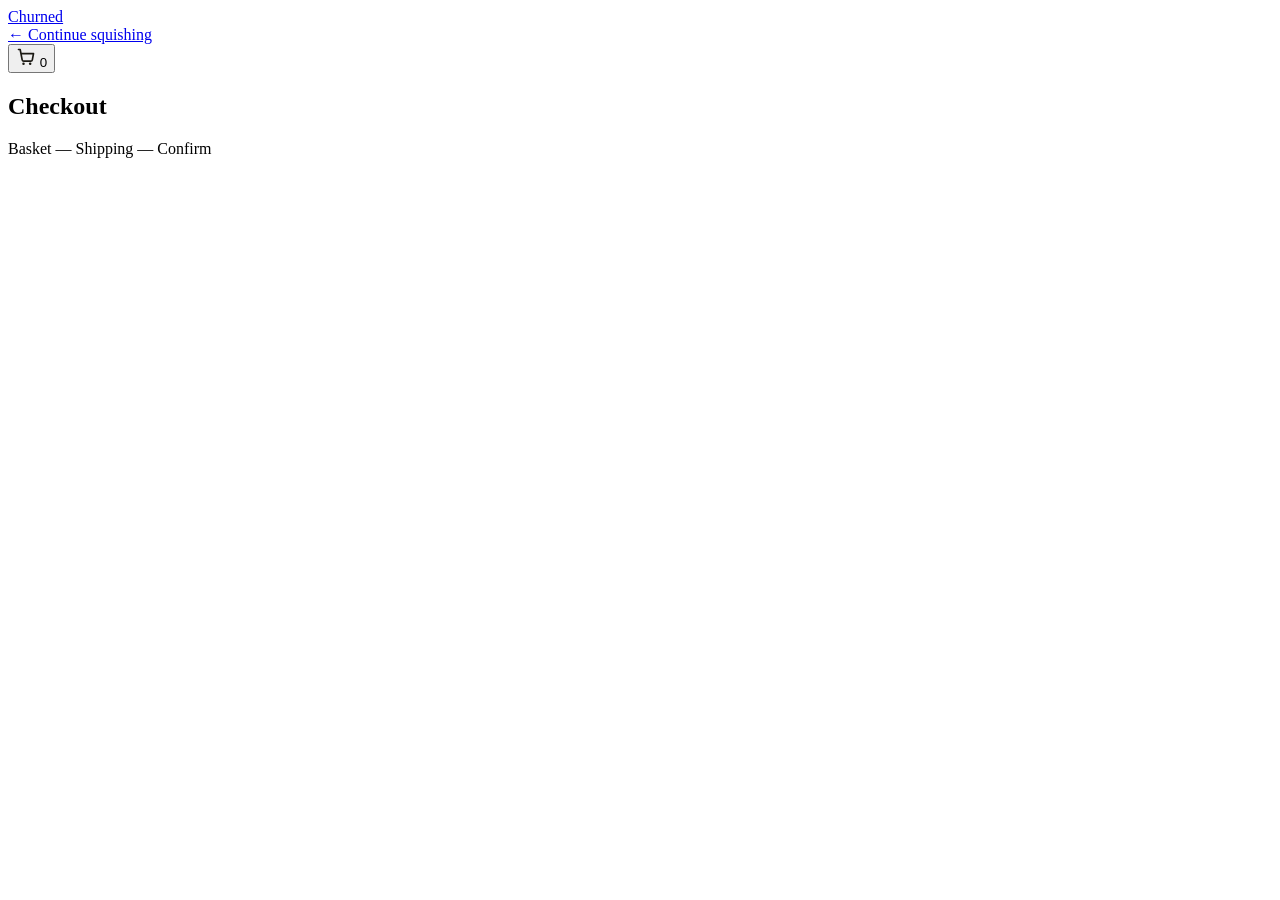
==== checkout.html @ 6d836076 "Create checkout.html" ====
<!DOCTYPE html>
<html lang="en">
<head>
<meta charset="UTF-8">
<meta name="viewport" content="width=device-width, initial-scale=1.0">
<title>Checkout — Churned</title>
<link rel="preconnect" href="https://fonts.googleapis.com">
<link href="https://fonts.googleapis.com/css2?family=Baloo+2:wght@500;600;700;800&family=Inter:wght@400;500;600;700&family=JetBrains+Mono:wght@500;600&display=swap" rel="stylesheet">
<link rel="stylesheet" href="styles.css">
</head>
<body>

<header>
  <nav class="wrap">
    <a href="index.html" class="logo"><span class="dot"></span>Churned</a>
    <div class="nav-links">
      <a href="index.html#buy">← Continue squishing</a>
    </div>
    <div class="nav-right">
      <button class="cart-btn" id="cartBtn" aria-label="Basket" onclick="window.location.href='index.html#buy'">
        <svg width="20" height="20" viewBox="0 0 24 24" fill="none"><path d="M3 3h2l2.4 12.4a2 2 0 002 1.6h8.2a2 2 0 002-1.6L21 8H6" stroke="#1C1A14" stroke-width="2" stroke-linecap="round" stroke-linejoin="round"/><circle cx="9" cy="20" r="1.5" fill="#1C1A14"/><circle cx="17" cy="20" r="1.5" fill="#1C1A14"/></svg>
        <span class="cart-badge" id="cartBadge">0</span>
      </button>
    </div>
  </nav>
</header>

<section class="checkout-head wrap">
  <h1>Checkout</h1>
  <div class="steps">
    <span class="step active"><span class="dot2"></span>Basket</span>
    <span class="sep">—</span>
    <span class="step active" id="stepShip"><span class="dot2"></span>Shipping</span>
    <span class="sep">—</span>
    <span class="step" id="stepConfirm"><span class="dot2"></span>Confirm</span>
  </div>
</section>

<section class="checkout-wrap wrap">
  <div id="checkoutContent"></div>
</section>

<div class="toast" id="toast"></div>

<script src="cart.js"></script>
<script>
const contentBox = document.getElementById('checkoutContent');

function swatchClass(variant){ return 'sw cart-item-swatch ' + variant; }

function summaryHTML(){
  const cart = getCart();
  const itemsHTML = cart.map(item => `
    <div class="summary-item">
      <div class="${swatchClass(item.variant)}"></div>
      <div class="info">
        <strong>${item.name} × ${item.qty}</strong>
        <span>${variantLabel(item.variant)}</span>
      </div>
      <div class="amt">$${item.qty * item.price}</div>
    </div>
  `).join('');

  const subtotal = cartTotal();

  return `
    <div class="summary-card">
      <h2>Order summary</h2>
      <div class="summary-items">${itemsHTML}</div>
      <div class="summary-row"><span>Subtotal</span><span>$${subtotal}</span></div>
      <div class="summary-row"><span>Shipping</span><span>Free</span></div>
      <div class="summary-row total"><span>Total</span><span>$${subtotal}</span></div>
    </div>
  `;
}

function fieldHTML(id, label, type, span2){
  return `
    <div class="field" id="field-${id}" ${span2 ? 'style="grid-column: span 2;"' : ''}>
      <label for="${id}">${label}</label>
      <input type="${type}" id="${id}" name="${id}" autocomplete="${type === 'email' ? 'email' : 'on'}">
      <span class="field-error">This field looks off — double check it.</span>
    </div>
  `;
}

function formHTML(){
  return `
    <div>
      <div class="panel">
        <h2>Shipping details</h2>
        <form id="shipForm" novalidate>
          <div class="field-row">
            ${fieldHTML('firstName', 'First name', 'text')}
            ${fieldHTML('lastName', 'Last name', 'text')}
          </div>
          <div class="field">
            <label for="email">Email</label>
            <input type="email" id="email" name="email" autocomplete="email">
            <span class="field-error">Enter a valid email address.</span>
          </div>
          <div class="field">
            <label for="address">Street address</label>
            <input type="text" id="address" name="address" autocomplete="street-address">
            <span class="field-error">This field looks off — double check it.</span>
          </div>
          <div class="field-row">
            ${fieldHTML('city', 'City', 'text')}
            ${fieldHTML('postal', 'Postal code', 'text')}
          </div>
          <div class="field">
            <label for="country">Country</label>
            <select id="country" name="country">
              <option value="">Select a country</option>
              <option>Ireland</option>
              <option>United Kingdom</option>
              <option>United States</option>
              <option>Canada</option>
              <option>Australia</option>
              <option>Germany</option>
              <option>France</option>
              <option>Other</option>
            </select>
            <span class="field-error">Pick a country.</span>
          </div>
        </form>
      </div>

      <div class="panel">
        <h2>Payment</h2>
        <div class="field">
          <label for="cardName">Name on card</label>
          <input type="text" id="cardName" name="cardName" form="shipForm">
          <span class="field-error">This field looks off — double check it.</span>
        </div>
        <div class="field">
          <label for="cardNumber">Card number</label>
          <input type="text" id="cardNumber" name="cardNumber" form="shipForm" inputmode="numeric" placeholder="0000 0000 0000 0000" maxlength="19">
          <span class="field-error">Card number should be 16 digits.</span>
        </div>
        <div class="field-row">
          <div class="field" id="field-expiry">
            <label for="expiry">Expiry</label>
            <input type="text" id="expiry" name="expiry" form="shipForm" placeholder="MM/YY" maxlength="5">
            <span class="field-error">Use MM/YY format.</span>
          </div>
          <div class="field" id="field-cvc">
            <label for="cvc">CVC</label>
            <input type="text" id="cvc" name="cvc" form="shipForm" inputmode="numeric" placeholder="123" maxlength="4">
            <span class="field-error">3–4 digits.</span>
          </div>
        </div>
        <p class="demo-note">This is a demo checkout — no real payment is processed and no card details are stored or transmitted anywhere.</p>
      </div>

      <button type="button" class="btn-primary" id="placeOrderBtn" style="width:100%; text-align:center; margin-top:6px;">Place order — $${cartTotal()}</button>
    </div>
  `;
}

function attachCardFormatting(){
  const cardNumber = document.getElementById('cardNumber');
  if(cardNumber){
    cardNumber.addEventListener('input', () => {
      let v = cardNumber.value.replace(/\D/g, '').slice(0, 16);
      cardNumber.value = v.replace(/(.{4})/g, '$1 ').trim();
    });
  }
  const expiry = document.getElementById('expiry');
  if(expiry){
    expiry.addEventListener('input', () => {
      let v = expiry.value.replace(/\D/g, '').slice(0, 4);
      if(v.length >= 3) v = v.slice(0,2) + '/' + v.slice(2);
      expiry.value = v;
    });
  }
}

function markInvalid(id, invalid){
  const field = document.getElementById('field-' + id);
  if(field) field.classList.toggle('invalid', invalid);
}

function validateForm(){
  let ok = true;
  const required = ['firstName','lastName','email','address','city','postal','country','cardName'];
  required.forEach(id => {
    const el = document.getElementById(id);
    const invalid = !el || el.value.trim() === '';
    markInvalid(id, invalid);
    if(invalid) ok = false;
  });

  const email = document.getElementById('email');
  const emailOk = email && /^[^\s@]+@[^\s@]+\.[^\s@]+$/.test(email.value.trim());
  markInvalid('email', !emailOk);
  if(!emailOk) ok = false;

  const cardNumber = document.getElementById('cardNumber');
  const cardOk = cardNumber && cardNumber.value.replace(/\D/g,'').length === 16;
  markInvalid('cardNumber', !cardOk);
  if(!cardOk) ok = false;

  const expiry = document.getElementById('expiry');
  const expiryOk = expiry && /^\d{2}\/\d{2}$/.test(expiry.value.trim());
  markInvalid('expiry', !expiryOk);
  if(!expiryOk) ok = false;

  const cvc = document.getElementById('cvc');
  const cvcOk = cvc && /^\d{3,4}$/.test(cvc.value.trim());
  markInvalid('cvc', !cvcOk);
  if(!cvcOk) ok = false;

  return ok;
}

function generateOrderId(){
  return 'CH-' + Math.random().toString(36).slice(2, 8).toUpperCase();
}

function confirmHTML(orderId, name){
  return `
    <div class="confirm-panel">
      <div class="confirm-check">
        <svg width="32" height="32" viewBox="0 0 24 24" fill="none"><path d="M5 13l4 4L19 7" stroke="#28439E" stroke-width="2.5" stroke-linecap="round" stroke-linejoin="round"/></svg>
      </div>
      <h2>Order placed, ${name}!</h2>
      <p>Your basket is on its way to the squish-packing station.</p>
      <div class="confirm-order-id">Order ${orderId}</div>
      <p style="margin-bottom:24px;">A confirmation would normally land in your inbox here.</p>
      <a href="index.html" class="btn-primary">Back to shop</a>
    </div>
  `;
}

function renderCheckout(){
  const cart = getCart();
  if(cart.length === 0){
    contentBox.innerHTML = `
      <div class="empty-cart-panel">
        <h2>Your basket is empty</h2>
        <p>Grab a Butter Squish before you check out.</p>
        <a href="index.html#buy" class="btn-primary">Shop the squish</a>
      </div>
    `;
    return;
  }

  contentBox.innerHTML = `<div class="checkout-grid">${formHTML()}${summaryHTML()}</div>`;
  attachCardFormatting();

  document.getElementById('placeOrderBtn').addEventListener('click', () => {
    if(!validateForm()){
      showToast('Check the highlighted fields');
      return;
    }
    const name = document.getElementById('firstName').value.trim();
    const orderId = generateOrderId();
    clearCart();
    document.getElementById('stepConfirm').classList.add('active');
    contentBox.innerHTML = confirmHTML(orderId, name);
    window.scrollTo({ top: 0, behavior: 'smooth' });
  });
}

function showToast(msg){
  const t = document.getElementById('toast');
  t.textContent = msg;
  t.classList.add('show');
  clearTimeout(t._timeout);
  t._timeout = setTimeout(() => t.classList.remove('show'), 2200);
}

document.addEventListener('DOMContentLoaded', renderCheckout);
</script>
</body>
</html>
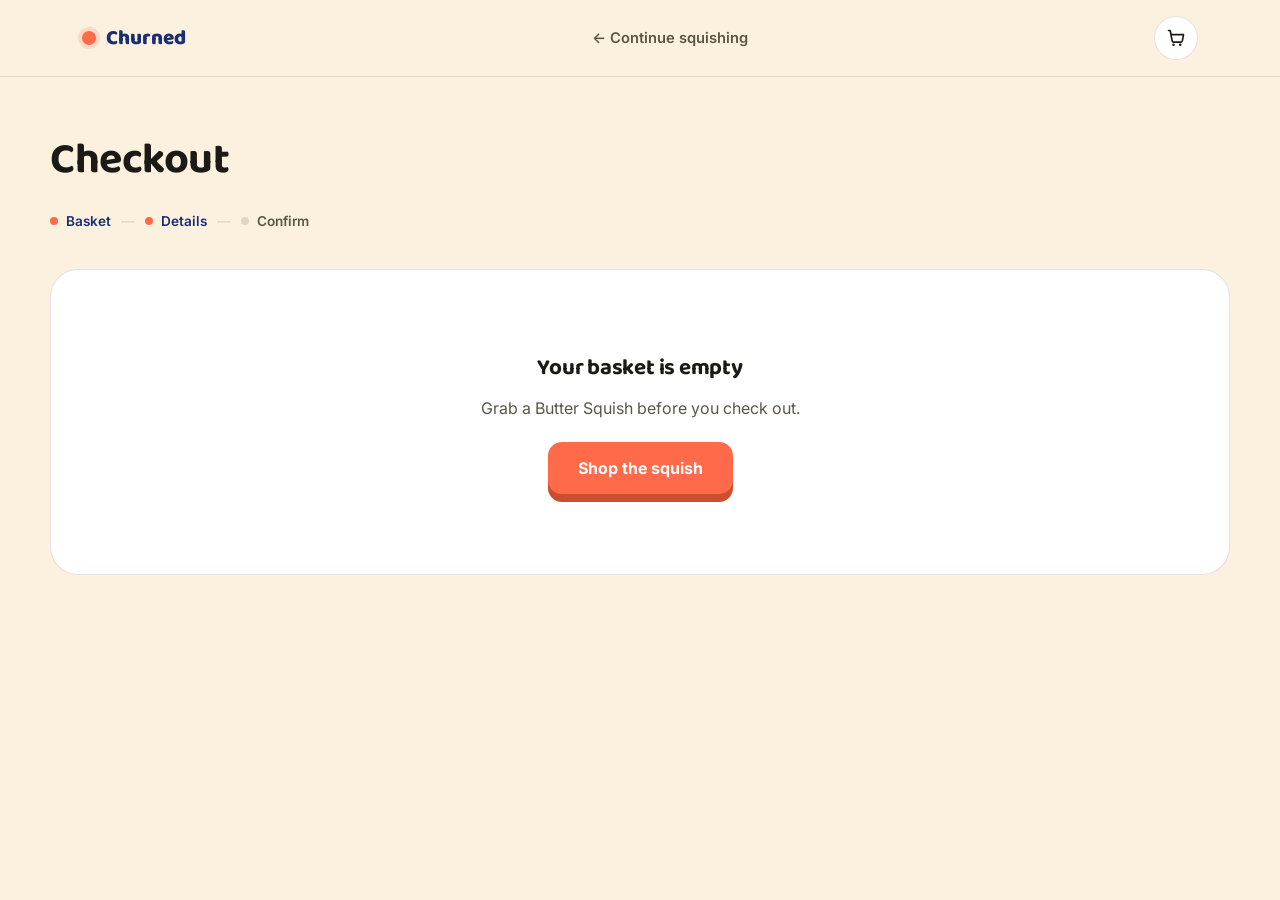
==== commit 8c723230: "Create checkout.html" ====
--- a/checkout.html
+++ b/checkout.html
@@ -30,7 +30,7 @@
   <div class="steps">
     <span class="step active"><span class="dot2"></span>Basket</span>
     <span class="sep">—</span>
-    <span class="step active" id="stepShip"><span class="dot2"></span>Shipping</span>
+    <span class="step active" id="stepShip"><span class="dot2"></span>Details</span>
     <span class="sep">—</span>
     <span class="step" id="stepConfirm"><span class="dot2"></span>Confirm</span>
   </div>
@@ -68,15 +68,15 @@
       <h2>Order summary</h2>
       <div class="summary-items">${itemsHTML}</div>
       <div class="summary-row"><span>Subtotal</span><span>$${subtotal}</span></div>
-      <div class="summary-row"><span>Shipping</span><span>Free</span></div>
+      <div class="summary-row"><span>Shipping</span><span>Calculated at checkout</span></div>
       <div class="summary-row total"><span>Total</span><span>$${subtotal}</span></div>
     </div>
   `;
 }
 
-function fieldHTML(id, label, type, span2){
-  return `
-    <div class="field" id="field-${id}" ${span2 ? 'style="grid-column: span 2;"' : ''}>
+function fieldHTML(id, label, type){
+  return `
+    <div class="field" id="field-${id}">
       <label for="${id}">${label}</label>
       <input type="${type}" id="${id}" name="${id}" autocomplete="${type === 'email' ? 'email' : 'on'}">
       <span class="field-error">This field looks off — double check it.</span>
@@ -88,7 +88,7 @@
   return `
     <div>
       <div class="panel">
-        <h2>Shipping details</h2>
+        <h2>Your details</h2>
         <form id="shipForm" novalidate>
           <div class="field-row">
             ${fieldHTML('firstName', 'First name', 'text')}
@@ -99,81 +99,13 @@
             <input type="email" id="email" name="email" autocomplete="email">
             <span class="field-error">Enter a valid email address.</span>
           </div>
-          <div class="field">
-            <label for="address">Street address</label>
-            <input type="text" id="address" name="address" autocomplete="street-address">
-            <span class="field-error">This field looks off — double check it.</span>
-          </div>
-          <div class="field-row">
-            ${fieldHTML('city', 'City', 'text')}
-            ${fieldHTML('postal', 'Postal code', 'text')}
-          </div>
-          <div class="field">
-            <label for="country">Country</label>
-            <select id="country" name="country">
-              <option value="">Select a country</option>
-              <option>Ireland</option>
-              <option>United Kingdom</option>
-              <option>United States</option>
-              <option>Canada</option>
-              <option>Australia</option>
-              <option>Germany</option>
-              <option>France</option>
-              <option>Other</option>
-            </select>
-            <span class="field-error">Pick a country.</span>
-          </div>
         </form>
-      </div>
-
-      <div class="panel">
-        <h2>Payment</h2>
-        <div class="field">
-          <label for="cardName">Name on card</label>
-          <input type="text" id="cardName" name="cardName" form="shipForm">
-          <span class="field-error">This field looks off — double check it.</span>
-        </div>
-        <div class="field">
-          <label for="cardNumber">Card number</label>
-          <input type="text" id="cardNumber" name="cardNumber" form="shipForm" inputmode="numeric" placeholder="0000 0000 0000 0000" maxlength="19">
-          <span class="field-error">Card number should be 16 digits.</span>
-        </div>
-        <div class="field-row">
-          <div class="field" id="field-expiry">
-            <label for="expiry">Expiry</label>
-            <input type="text" id="expiry" name="expiry" form="shipForm" placeholder="MM/YY" maxlength="5">
-            <span class="field-error">Use MM/YY format.</span>
-          </div>
-          <div class="field" id="field-cvc">
-            <label for="cvc">CVC</label>
-            <input type="text" id="cvc" name="cvc" form="shipForm" inputmode="numeric" placeholder="123" maxlength="4">
-            <span class="field-error">3–4 digits.</span>
-          </div>
-        </div>
-        <p class="demo-note">This is a demo checkout — no real payment is processed and no card details are stored or transmitted anywhere.</p>
-      </div>
-
-      <button type="button" class="btn-primary" id="placeOrderBtn" style="width:100%; text-align:center; margin-top:6px;">Place order — $${cartTotal()}</button>
-    </div>
-  `;
-}
-
-function attachCardFormatting(){
-  const cardNumber = document.getElementById('cardNumber');
-  if(cardNumber){
-    cardNumber.addEventListener('input', () => {
-      let v = cardNumber.value.replace(/\D/g, '').slice(0, 16);
-      cardNumber.value = v.replace(/(.{4})/g, '$1 ').trim();
-    });
-  }
-  const expiry = document.getElementById('expiry');
-  if(expiry){
-    expiry.addEventListener('input', () => {
-      let v = expiry.value.replace(/\D/g, '').slice(0, 4);
-      if(v.length >= 3) v = v.slice(0,2) + '/' + v.slice(2);
-      expiry.value = v;
-    });
-  }
+        <p class="demo-note">Your shipping address and payment details are entered securely on Stripe's payment page next. We never see or store your card details.</p>
+      </div>
+
+      <button type="button" class="btn-primary" id="placeOrderBtn" style="width:100%; text-align:center; margin-top:6px;">Continue to payment — $${cartTotal()}</button>
+    </div>
+  `;
 }
 
 function markInvalid(id, invalid){
@@ -183,7 +115,7 @@
 
 function validateForm(){
   let ok = true;
-  const required = ['firstName','lastName','email','address','city','postal','country','cardName'];
+  const required = ['firstName','lastName','email'];
   required.forEach(id => {
     const el = document.getElementById(id);
     const invalid = !el || el.value.trim() === '';
@@ -196,44 +128,41 @@
   markInvalid('email', !emailOk);
   if(!emailOk) ok = false;
 
-  const cardNumber = document.getElementById('cardNumber');
-  const cardOk = cardNumber && cardNumber.value.replace(/\D/g,'').length === 16;
-  markInvalid('cardNumber', !cardOk);
-  if(!cardOk) ok = false;
-
-  const expiry = document.getElementById('expiry');
-  const expiryOk = expiry && /^\d{2}\/\d{2}$/.test(expiry.value.trim());
-  markInvalid('expiry', !expiryOk);
-  if(!expiryOk) ok = false;
-
-  const cvc = document.getElementById('cvc');
-  const cvcOk = cvc && /^\d{3,4}$/.test(cvc.value.trim());
-  markInvalid('cvc', !cvcOk);
-  if(!cvcOk) ok = false;
-
   return ok;
 }
 
-function generateOrderId(){
-  return 'CH-' + Math.random().toString(36).slice(2, 8).toUpperCase();
-}
-
-function confirmHTML(orderId, name){
+function confirmHTML(){
   return `
     <div class="confirm-panel">
       <div class="confirm-check">
         <svg width="32" height="32" viewBox="0 0 24 24" fill="none"><path d="M5 13l4 4L19 7" stroke="#28439E" stroke-width="2.5" stroke-linecap="round" stroke-linejoin="round"/></svg>
       </div>
-      <h2>Order placed, ${name}!</h2>
+      <h2>Order placed!</h2>
       <p>Your basket is on its way to the squish-packing station.</p>
-      <div class="confirm-order-id">Order ${orderId}</div>
-      <p style="margin-bottom:24px;">A confirmation would normally land in your inbox here.</p>
+      <p style="margin-bottom:24px;">A confirmation email is on its way from Stripe.</p>
       <a href="index.html" class="btn-primary">Back to shop</a>
     </div>
   `;
 }
 
+function cancelHTML(){
+  return `
+    <div class="checkout-grid">${formHTML()}${summaryHTML()}</div>
+  `;
+}
+
 function renderCheckout(){
+  const params = new URLSearchParams(window.location.search);
+
+  // Coming back from a successful Stripe payment
+  if(params.get('success') === '1'){
+    clearCart();
+    document.getElementById('stepConfirm').classList.add('active');
+    contentBox.innerHTML = confirmHTML();
+    window.scrollTo({ top: 0, behavior: 'smooth' });
+    return;
+  }
+
   const cart = getCart();
   if(cart.length === 0){
     contentBox.innerHTML = `
@@ -246,20 +175,46 @@
     return;
   }
 
+  if(params.get('canceled') === '1'){
+    showToast('Payment canceled — your basket is still here');
+  }
+
   contentBox.innerHTML = `<div class="checkout-grid">${formHTML()}${summaryHTML()}</div>`;
-  attachCardFormatting();
-
-  document.getElementById('placeOrderBtn').addEventListener('click', () => {
+
+  document.getElementById('placeOrderBtn').addEventListener('click', async () => {
     if(!validateForm()){
       showToast('Check the highlighted fields');
       return;
     }
-    const name = document.getElementById('firstName').value.trim();
-    const orderId = generateOrderId();
-    clearCart();
-    document.getElementById('stepConfirm').classList.add('active');
-    contentBox.innerHTML = confirmHTML(orderId, name);
-    window.scrollTo({ top: 0, behavior: 'smooth' });
+
+    const btn = document.getElementById('placeOrderBtn');
+    btn.disabled = true;
+    btn.textContent = 'Redirecting to payment…';
+
+    try {
+      const res = await fetch('/api/create-checkout-session', {
+        method: 'POST',
+        headers: { 'Content-Type': 'application/json' },
+        body: JSON.stringify({
+          cart: getCart(),
+          email: document.getElementById('email').value.trim(),
+        }),
+      });
+
+      const data = await res.json();
+
+      if(!res.ok || !data.url){
+        throw new Error(data.error || 'Could not start checkout.');
+      }
+
+      window.location.href = data.url;
+
+    } catch(err) {
+      console.error(err);
+      showToast('Something went wrong — please try again');
+      btn.disabled = false;
+      btn.textContent = `Continue to payment — $${cartTotal()}`;
+    }
   });
 }
 
--- a/styles.css
+++ b/styles.css
@@ -0,0 +1,699 @@
+:root{
+  --cream:#FBF1DE;
+  --cream-2:#F4E6C8;
+  --butter:#F6D660;
+  --butter-deep:#E8BD30;
+  --butter-shadow:#C99A1C;
+  --whipped:#FBF0D6;
+  --whipped-deep:#F1DDA0;
+  --toast:#E7A85C;
+  --toast-deep:#C77F2F;
+  --cobalt:#28439E;
+  --cobalt-deep:#1B2E72;
+  --coral:#FF6B4A;
+  --ink:#1C1A14;
+  --ink-soft:#5B5645;
+  --line: rgba(28,26,20,0.12);
+  --radius-lg: 28px;
+}
+
+*{box-sizing:border-box; margin:0; padding:0;}
+html{scroll-behavior:smooth;}
+body{
+  background:var(--cream);
+  color:var(--ink);
+  font-family:'Inter', sans-serif;
+  overflow-x:hidden;
+}
+@media (prefers-reduced-motion: reduce){
+  *{animation-duration:0.01ms !important; animation-iteration-count:1 !important; transition-duration:0.01ms !important; scroll-behavior:auto !important;}
+}
+
+h1,h2,h3,.display{
+  font-family:'Baloo 2', sans-serif;
+  font-weight:700;
+  letter-spacing:-0.01em;
+}
+.mono{
+  font-family:'JetBrains Mono', monospace;
+  letter-spacing:0.04em;
+}
+
+a{color:inherit;}
+img{max-width:100%; display:block;}
+.wrap{max-width:1180px; margin:0 auto; padding:0 32px;}
+section{position:relative;}
+button{font-family:inherit;}
+
+/* ---------- NAV ---------- */
+header{
+  position:sticky; top:0; z-index:50;
+  background:rgba(251,241,222,0.85);
+  backdrop-filter:blur(10px);
+  border-bottom:1px solid var(--line);
+}
+nav.wrap{
+  display:flex; align-items:center; justify-content:space-between;
+  height:76px;
+}
+.logo{
+  display:flex; align-items:center; gap:10px;
+  font-family:'Baloo 2'; font-weight:800; font-size:1.3rem;
+  color:var(--cobalt-deep);
+  text-decoration:none;
+}
+.logo .dot{
+  width:14px; height:14px; border-radius:50%;
+  background:var(--coral);
+  box-shadow: 0 0 0 4px rgba(255,107,74,0.18);
+}
+.nav-links{display:flex; gap:34px; align-items:center;}
+.nav-links a{
+  font-size:0.92rem; font-weight:600; color:var(--ink-soft);
+  text-decoration:none; transition:color .2s ease;
+}
+.nav-links a:hover, .nav-links a:focus-visible{color:var(--cobalt-deep);}
+.nav-cta{
+  background:var(--cobalt-deep); color:var(--cream);
+  padding:11px 22px; border-radius:999px;
+  font-weight:700; font-size:0.9rem;
+  text-decoration:none;
+  transition:transform .2s ease, background .2s ease;
+  border:none; cursor:pointer;
+}
+.nav-cta:hover{background:var(--coral); transform:translateY(-1px);}
+
+.nav-right{display:flex; align-items:center; gap:10px;}
+
+.cart-btn{
+  position:relative;
+  width:44px; height:44px; border-radius:50%;
+  border:1px solid var(--line); background:#fff;
+  display:flex; align-items:center; justify-content:center;
+  cursor:pointer; transition:background .15s ease, transform .15s ease;
+}
+.cart-btn:hover{background:var(--cream-2); transform:translateY(-1px);}
+.cart-badge{
+  position:absolute; top:-6px; right:-6px;
+  background:var(--coral); color:#fff;
+  font-size:0.68rem; font-weight:700;
+  min-width:18px; height:18px; border-radius:999px;
+  display:flex; align-items:center; justify-content:center;
+  padding:0 4px;
+  font-family:'JetBrains Mono';
+}
+
+.menu-toggle{
+  display:none;
+  width:44px; height:44px; border-radius:12px;
+  border:1px solid var(--line); background:#fff;
+  align-items:center; justify-content:center; cursor:pointer;
+}
+
+.mobile-menu{
+  display:none;
+  flex-direction:column;
+  gap:4px;
+  background:var(--cream);
+  border-bottom:1px solid var(--line);
+  padding:14px 24px 22px;
+}
+.mobile-menu a{
+  padding:12px 6px; font-weight:600; color:var(--ink-soft); text-decoration:none;
+  border-bottom:1px solid var(--line);
+}
+.mobile-menu a:last-child{border-bottom:none;}
+.mobile-menu.open{display:flex;}
+
+/* ---------- HERO ---------- */
+.hero{
+  padding:84px 0 60px;
+  display:grid;
+  grid-template-columns: 1.05fr 1fr;
+  gap:40px;
+  align-items:center;
+}
+.eyebrow{
+  display:inline-flex; align-items:center; gap:8px;
+  background:var(--cream-2); border:1px solid var(--line);
+  padding:7px 16px; border-radius:999px;
+  font-size:0.78rem; font-weight:600; color:var(--cobalt-deep);
+  margin-bottom:22px;
+}
+.eyebrow::before{content:"●"; color:var(--coral); font-size:0.6rem;}
+.hero h1{
+  font-size:clamp(2.6rem, 4.6vw, 4.1rem);
+  line-height:1.02;
+  color:var(--ink);
+}
+.hero h1 .accent{
+  color:var(--cobalt-deep);
+  position:relative;
+  display:inline-block;
+}
+.hero h1 .accent svg{
+  position:absolute; left:0; bottom:-6px; width:100%; height:auto;
+}
+.hero p.lead{
+  margin-top:22px; font-size:1.12rem; line-height:1.6;
+  color:var(--ink-soft); max-width:480px;
+}
+.hero-actions{
+  margin-top:34px; display:flex; gap:14px; align-items:center; flex-wrap:wrap;
+}
+.btn-primary{
+  background:var(--coral); color:#fff;
+  padding:16px 30px; border-radius:14px;
+  font-weight:700; font-size:1rem;
+  border:none; cursor:pointer;
+  box-shadow:0 8px 0 0 #C9502F;
+  transition:transform .12s ease, box-shadow .12s ease;
+  text-decoration:none; display:inline-block;
+}
+.btn-primary:hover{transform:translateY(-2px);}
+.btn-primary:active{transform:translateY(6px); box-shadow:0 2px 0 0 #C9502F;}
+.btn-primary:disabled{opacity:0.5; cursor:not-allowed; transform:none;}
+.btn-ghost{
+  color:var(--ink); font-weight:600; font-size:0.95rem;
+  display:flex; align-items:center; gap:8px;
+  text-decoration:none; background:none; border:none; cursor:pointer;
+}
+.btn-ghost svg{transition:transform .2s ease;}
+.btn-ghost:hover svg{transform:translateY(2px);}
+
+.hero-meta{
+  margin-top:38px; display:flex; gap:28px; flex-wrap:wrap;
+}
+.hero-meta div{font-size:0.82rem; color:var(--ink-soft);}
+.hero-meta strong{display:block; font-family:'Baloo 2'; font-size:1.3rem; color:var(--ink); font-weight:700;}
+
+/* ---------- SQUISH STAGE ---------- */
+.stage{
+  position:relative;
+  display:flex; align-items:center; justify-content:center;
+  height:480px;
+}
+.stage-bg{
+  position:absolute; inset:0;
+  background: radial-gradient(circle at 50% 45%, var(--cream-2) 0%, transparent 65%);
+}
+.squish-hint{
+  position:absolute; top:14px; left:50%; transform:translateX(-50%);
+  font-family:'JetBrains Mono'; font-size:0.72rem; font-weight:600;
+  color:var(--cobalt-deep); background:#fff; border:1px solid var(--line);
+  padding:6px 14px; border-radius:999px; white-space:nowrap;
+  display:flex; align-items:center; gap:6px;
+  animation:bob 2.2s ease-in-out infinite;
+  transition:opacity .3s ease;
+}
+@keyframes bob{ 0%,100%{transform:translateX(-50%) translateY(0);} 50%{transform:translateX(-50%) translateY(-5px);} }
+
+.squish-wrap{
+  width:280px; height:300px;
+  display:flex; align-items:center; justify-content:center;
+  cursor:pointer;
+  -webkit-tap-highlight-color: transparent;
+}
+.squish{
+  width:120px; height:260px;
+  background: linear-gradient(135deg, var(--butter) 0%, var(--butter-deep) 100%);
+  border-radius:14px;
+  position:relative;
+  box-shadow:
+    inset -8px -10px 0 rgba(0,0,0,0.07),
+    inset 8px 10px 0 rgba(255,255,255,0.35),
+    0 30px 50px -20px rgba(201,154,28,0.55);
+  transition: transform .55s cubic-bezier(.34,1.6,.5,1), border-radius .55s cubic-bezier(.34,1.6,.5,1);
+  transform-origin: center bottom;
+  display:flex; flex-direction:column; align-items:center; justify-content:center;
+  gap:6px;
+  user-select:none;
+}
+.squish .squish-label{
+  font-family:'Baloo 2'; font-weight:800; color:var(--cobalt-deep);
+  writing-mode:vertical-rl; transform:rotate(180deg);
+  font-size:1.5rem; letter-spacing:0.02em;
+}
+.squish .squish-sub{
+  font-family:'JetBrains Mono'; font-size:0.6rem; font-weight:600;
+  color:var(--cobalt); writing-mode:vertical-rl; transform:rotate(180deg);
+  letter-spacing:0.08em;
+}
+.squish-wrap.active .squish{
+  transform: scaleY(0.62) scaleX(1.45);
+  border-radius:50px;
+}
+.squish::after{
+  content:"";
+  position:absolute; left:8px; right:8px; top:14px; height:3px;
+  background:rgba(255,255,255,0.45); border-radius:3px;
+}
+.crumbs{
+  position:absolute; inset:0; pointer-events:none;
+}
+.crumb{
+  position:absolute; width:7px; height:7px; border-radius:2px;
+  background:var(--butter-deep);
+  opacity:0; top:55%; left:50%;
+}
+.squish-wrap.active .crumb{
+  animation: pop .6s ease-out forwards;
+}
+@keyframes pop{
+  0%{opacity:1; transform:translate(0,0) scale(1);}
+  100%{opacity:0; transform:translate(var(--dx), var(--dy)) scale(0.4);}
+}
+
+/* ---------- LOGO MARQUEE ---------- */
+.strip{
+  border-top:1px solid var(--line); border-bottom:1px solid var(--line);
+  background:var(--cream-2);
+  padding:22px 0;
+  overflow:hidden;
+}
+.strip-track{
+  display:flex; gap:64px; white-space:nowrap;
+  animation: scroll 26s linear infinite;
+  width:max-content;
+}
+@keyframes scroll{ from{transform:translateX(0);} to{transform:translateX(-50%);} }
+.strip-item{
+  font-family:'Baloo 2'; font-weight:700; font-size:1.05rem;
+  color:var(--ink-soft); opacity:0.65;
+  display:flex; align-items:center; gap:10px;
+}
+.strip-item::before{content:"✦"; color:var(--coral); font-size:0.8rem;}
+
+/* ---------- SQUISH LAB ---------- */
+.lab{padding:50px 0 100px;}
+.lab-card{
+  background:#fff; border:1px solid var(--line); border-radius:var(--radius-lg);
+  padding:46px; display:grid; grid-template-columns:1.3fr 1fr; gap:50px; align-items:center;
+  box-shadow:0 30px 60px -40px rgba(28,26,20,0.3);
+}
+.lab-stage{
+  position:relative; height:420px; border-radius:24px;
+  background: radial-gradient(circle at 50% 50%, var(--cream-2), transparent 70%);
+  display:flex; align-items:center; justify-content:center;
+  cursor:grab; touch-action:none; overflow:hidden;
+}
+.lab-stage:active{cursor:grabbing;}
+.lab-squish{
+  width:160px; height:320px;
+  background: linear-gradient(135deg, var(--butter) 0%, var(--butter-deep) 100%);
+  border-radius:18px;
+  position:relative;
+  box-shadow:
+    inset -10px -12px 0 rgba(0,0,0,0.07),
+    inset 10px 12px 0 rgba(255,255,255,0.35),
+    0 36px 60px -24px rgba(201,154,28,0.55);
+  transition: transform .55s cubic-bezier(.34,1.6,.5,1), border-radius .55s cubic-bezier(.34,1.6,.5,1);
+  transform-origin:center bottom;
+  display:flex; flex-direction:column; align-items:center; justify-content:center; gap:8px;
+  user-select:none;
+}
+.lab-squish .squish-label{font-size:1.9rem;}
+.lab-squish .squish-sub{font-size:0.66rem;}
+.lab-squish.squishing{transform:scaleY(0.62) scaleX(1.45); border-radius:60px;}
+.lab-squish::after{
+  content:""; position:absolute; left:10px; right:10px; top:18px; height:4px;
+  background:rgba(255,255,255,0.45); border-radius:4px;
+}
+
+@keyframes pokeAnim{
+  0%{transform:scale(1,1);}
+  25%{transform:scale(0.82,1.12);}
+  55%{transform:scale(1.1,0.86);}
+  80%{transform:scale(0.96,1.04);}
+  100%{transform:scale(1,1);}
+}
+@keyframes tossAnim{
+  0%{transform:translateY(0) rotate(0deg);}
+  35%{transform:translateY(-90px) rotate(180deg);}
+  60%{transform:translateY(-90px) rotate(220deg);}
+  100%{transform:translateY(0) rotate(360deg);}
+}
+.lab-squish.poke{animation:pokeAnim .5s ease;}
+.lab-squish.toss{animation:tossAnim .9s cubic-bezier(.34,1.56,.64,1);}
+
+.lab-side{display:flex; flex-direction:column; gap:18px;}
+.lab-counter{
+  background:var(--cream-2); border-radius:18px; padding:22px; text-align:center;
+}
+.lab-counter-num{display:block; font-family:'Baloo 2'; font-weight:800; font-size:2.4rem; color:var(--cobalt-deep);}
+.lab-counter-label{font-size:0.78rem; color:var(--ink-soft); font-weight:600; text-transform:uppercase; letter-spacing:0.06em;}
+
+.lab-actions{display:flex; gap:10px; flex-wrap:wrap;}
+.lab-action{
+  flex:1; min-width:90px;
+  background:var(--cream); border:1px solid var(--line); border-radius:12px;
+  padding:13px 10px; font-weight:700; font-size:0.9rem; cursor:pointer;
+  transition:background .15s ease, transform .15s ease;
+}
+.lab-action:hover{background:var(--butter); transform:translateY(-2px);}
+
+.lab-sound, .lab-reset{
+  background:none; border:1px solid var(--line); border-radius:12px;
+  padding:11px 14px; font-size:0.85rem; font-weight:600; cursor:pointer; text-align:left;
+  color:var(--ink-soft);
+}
+.lab-sound:hover, .lab-reset:hover{border-color:var(--cobalt-deep); color:var(--cobalt-deep);}
+
+.lab-hint{font-size:0.8rem; color:var(--ink-soft); line-height:1.5;}
+
+/* ---------- FEATURES ---------- */
+.features{padding:110px 0 90px;}
+.section-head{max-width:600px; margin-bottom:60px;}
+.section-head .tag{
+  font-family:'JetBrains Mono'; font-size:0.78rem; font-weight:600;
+  color:var(--coral); text-transform:uppercase; letter-spacing:0.1em;
+  display:block; margin-bottom:14px;
+}
+.section-head h2{font-size:clamp(1.9rem,3vw,2.6rem); line-height:1.1;}
+.section-head p{margin-top:14px; color:var(--ink-soft); font-size:1.05rem; line-height:1.6;}
+
+.feature-grid{
+  display:grid; grid-template-columns:repeat(3,1fr); gap:24px;
+}
+.feature-card{
+  background:#fff; border:1px solid var(--line); border-radius:var(--radius-lg);
+  padding:32px 28px;
+  transition: transform .25s ease, box-shadow .25s ease;
+}
+.feature-card:hover{
+  transform:translateY(-6px);
+  box-shadow:0 20px 40px -24px rgba(28,26,20,0.25);
+}
+.feature-icon{
+  width:52px; height:52px; border-radius:14px;
+  background:var(--cream-2);
+  display:flex; align-items:center; justify-content:center;
+  margin-bottom:20px;
+}
+.feature-card h3{font-size:1.2rem; margin-bottom:10px;}
+.feature-card p{color:var(--ink-soft); font-size:0.95rem; line-height:1.55;}
+
+/* ---------- ANATOMY ---------- */
+.anatomy{
+  padding:90px 0 110px;
+  background:var(--cobalt-deep);
+  color:var(--cream);
+  border-radius:48px;
+  margin:0 24px;
+}
+.anatomy .wrap{
+  display:grid; grid-template-columns:1fr 1fr; gap:60px; align-items:center;
+}
+.anatomy .section-head .tag{color:var(--butter);}
+.anatomy .section-head h2{color:var(--cream);}
+.anatomy .section-head p{color:rgba(251,241,222,0.7);}
+
+.spec-list{margin-top:32px; display:flex; flex-direction:column; gap:0;}
+.spec-row{
+  display:flex; justify-content:space-between; align-items:center;
+  padding:18px 0; border-bottom:1px solid rgba(251,241,222,0.15);
+  font-size:0.98rem;
+}
+.spec-row:first-child{border-top:1px solid rgba(251,241,222,0.15);}
+.spec-row .k{color:rgba(251,241,222,0.6); font-weight:500;}
+.spec-row .v{font-weight:700; font-family:'Baloo 2'; font-size:1.05rem;}
+
+.diagram{
+  position:relative;
+  background:rgba(251,241,222,0.04);
+  border:1px solid rgba(251,241,222,0.15);
+  border-radius:24px;
+  height:440px;
+  display:flex; align-items:center; justify-content:center;
+}
+.diagram .block{
+  width:130px; height:300px;
+  background:linear-gradient(135deg, var(--butter), var(--butter-deep));
+  border-radius:12px;
+  position:relative;
+  box-shadow: inset -6px -8px 0 rgba(0,0,0,0.08), inset 6px 8px 0 rgba(255,255,255,0.3);
+}
+.callout{
+  position:absolute; font-family:'JetBrains Mono'; font-size:0.7rem;
+  color:var(--butter); display:flex; align-items:center; gap:8px;
+}
+.callout .line{height:1px; background:rgba(246,214,96,0.5); flex:1;}
+.callout.c1{top:18%; left:8%; right:60%;}
+.callout.c2{top:48%; right:8%; left:62%; flex-direction:row-reverse;}
+.callout.c3{bottom:14%; left:8%; right:60%;}
+
+/* ---------- TESTIMONIALS ---------- */
+.testimonials{padding:110px 0;}
+.t-grid{
+  display:grid; grid-template-columns:repeat(3,1fr); gap:24px;
+}
+.t-card{
+  background:var(--cream-2); border-radius:var(--radius-lg);
+  padding:30px; display:flex; flex-direction:column; gap:18px;
+}
+.t-stars{color:var(--coral); font-size:0.95rem; letter-spacing:2px;}
+.t-card p{font-size:1rem; line-height:1.6; color:var(--ink);}
+.t-who{display:flex; align-items:center; gap:12px; margin-top:auto;}
+.t-avatar{
+  width:38px; height:38px; border-radius:50%;
+  background:var(--cobalt-deep); color:var(--cream);
+  display:flex; align-items:center; justify-content:center;
+  font-family:'Baloo 2'; font-weight:700; font-size:0.9rem;
+}
+.t-who div span{display:block;}
+.t-who .name{font-weight:700; font-size:0.9rem;}
+.t-who .role{font-size:0.78rem; color:var(--ink-soft);}
+
+/* ---------- BUY ---------- */
+.buy{padding:40px 0 130px;}
+.buy-card{
+  background:#fff; border:1px solid var(--line); border-radius:36px;
+  padding:54px;
+  display:grid; grid-template-columns:1fr 1fr; gap:50px; align-items:center;
+  box-shadow:0 40px 80px -50px rgba(28,26,20,0.35);
+}
+.buy-visual{
+  display:flex; align-items:center; justify-content:center;
+  height:300px; position:relative;
+}
+.squish-mini{
+  width:90px; height:200px;
+  border-radius:10px;
+  box-shadow: inset -5px -6px 0 rgba(0,0,0,0.07), inset 5px 6px 0 rgba(255,255,255,0.3), 0 30px 50px -25px rgba(201,154,28,0.6);
+  animation: float 4s ease-in-out infinite;
+  transition: background .3s ease;
+}
+.squish-mini.salted{background:linear-gradient(135deg, var(--butter), var(--butter-deep));}
+.squish-mini.whipped{background:linear-gradient(135deg, var(--whipped), var(--whipped-deep));}
+.squish-mini.toast{background:linear-gradient(135deg, var(--toast), var(--toast-deep));}
+@keyframes float{ 0%,100%{transform:translateY(0) rotate(-3deg);} 50%{transform:translateY(-14px) rotate(3deg);} }
+
+.price-line{display:flex; align-items:baseline; gap:10px; margin-bottom:6px;}
+.price-line .now{font-family:'Baloo 2'; font-weight:800; font-size:2.6rem; color:var(--ink);}
+.price-line .was{font-size:1.1rem; color:var(--ink-soft); text-decoration:line-through;}
+.buy-card h3{font-size:1.6rem; margin-bottom:10px;}
+.buy-card .desc{color:var(--ink-soft); margin-bottom:24px; line-height:1.6;}
+.qty-row{display:flex; align-items:center; gap:18px; margin-bottom:24px;}
+.stepper{
+  display:flex; align-items:center; border:1px solid var(--line); border-radius:12px; overflow:hidden;
+}
+.stepper button{
+  width:42px; height:42px; border:none; background:var(--cream-2); cursor:pointer;
+  font-size:1.1rem; font-weight:700; color:var(--ink);
+  transition:background .15s ease;
+}
+.stepper button:hover{background:var(--butter);}
+.stepper span{width:44px; text-align:center; font-weight:700; font-family:'Baloo 2'; display:inline-block;}
+.stock{font-size:0.85rem; color:var(--ink-soft); display:flex; align-items:center; gap:6px;}
+.stock::before{content:""; width:8px; height:8px; border-radius:50%; background:#3FAE5C; display:inline-block;}
+
+.variant-label{font-size:0.85rem; font-weight:600; color:var(--ink-soft); margin-bottom:10px; display:block;}
+.color-row{display:flex; gap:10px; margin-bottom:30px;}
+.swatch{
+  width:34px; height:34px; border-radius:50%; cursor:pointer;
+  border:3px solid transparent; transition:border .15s ease, transform .15s ease;
+  padding:0;
+}
+.swatch:hover{transform:translateY(-2px);}
+.swatch.active{border-color:var(--cobalt-deep);}
+.swatch.salted{background:linear-gradient(135deg,var(--butter),var(--butter-deep));}
+.swatch.whipped{background:linear-gradient(135deg,var(--whipped),var(--whipped-deep));}
+.swatch.toast{background:linear-gradient(135deg,var(--toast),var(--toast-deep));}
+
+/* ---------- CART DRAWER ---------- */
+.cart-overlay{
+  position:fixed; inset:0; background:rgba(28,26,20,0.45);
+  opacity:0; pointer-events:none; transition:opacity .25s ease;
+  z-index:90;
+}
+.cart-overlay.open{opacity:1; pointer-events:auto;}
+
+.cart-drawer{
+  position:fixed; top:0; right:0; height:100%; width:420px; max-width:92vw;
+  background:var(--cream); z-index:91;
+  box-shadow:-30px 0 60px -30px rgba(0,0,0,0.4);
+  transform:translateX(100%); transition:transform .35s cubic-bezier(.4,0,.2,1);
+  display:flex; flex-direction:column;
+}
+.cart-drawer.open{transform:translateX(0);}
+.cart-head{
+  display:flex; align-items:center; justify-content:space-between;
+  padding:24px 26px; border-bottom:1px solid var(--line);
+}
+.cart-head h3{font-size:1.3rem;}
+.cart-head button{
+  width:36px; height:36px; border-radius:50%; border:none; background:var(--cream-2);
+  font-size:1.2rem; cursor:pointer; line-height:1;
+}
+.cart-items{flex:1; overflow-y:auto; padding:18px 26px;}
+.cart-empty{color:var(--ink-soft); padding:40px 0; text-align:center; font-size:0.95rem;}
+.cart-item{
+  display:flex; gap:14px; padding:16px 0; border-bottom:1px solid var(--line);
+  align-items:flex-start;
+}
+.cart-item-swatch{
+  width:46px; height:62px; border-radius:8px; flex-shrink:0;
+  box-shadow: inset -3px -4px 0 rgba(0,0,0,0.07), inset 3px 4px 0 rgba(255,255,255,0.3);
+}
+.cart-item-swatch.salted{background:linear-gradient(135deg,var(--butter),var(--butter-deep));}
+.cart-item-swatch.whipped{background:linear-gradient(135deg,var(--whipped),var(--whipped-deep));}
+.cart-item-swatch.toast{background:linear-gradient(135deg,var(--toast),var(--toast-deep));}
+.cart-item-info{flex:1; display:flex; flex-direction:column; gap:6px;}
+.cart-item-info strong{font-family:'Baloo 2'; font-size:1rem;}
+.cart-item-info span{font-size:0.82rem; color:var(--ink-soft);}
+.cart-item-stepper{display:flex; align-items:center; gap:10px; margin-top:4px;}
+.cart-item-stepper button{
+  width:26px; height:26px; border-radius:7px; border:1px solid var(--line); background:#fff;
+  cursor:pointer; font-weight:700;
+}
+.cart-item-stepper span{font-weight:700; font-size:0.9rem;}
+.cart-item-right{display:flex; flex-direction:column; align-items:flex-end; gap:10px;}
+.cart-item-right > span{font-family:'Baloo 2'; font-weight:700;}
+.cart-remove{
+  background:none; border:none; color:var(--coral); font-size:0.78rem; font-weight:600;
+  cursor:pointer; text-decoration:underline;
+}
+.cart-footer{padding:22px 26px 26px; border-top:1px solid var(--line);}
+.cart-subtotal{display:flex; justify-content:space-between; font-weight:700; margin-bottom:16px; font-size:1.05rem;}
+.cart-note{font-size:0.78rem; color:var(--ink-soft); margin-top:12px; text-align:center;}
+
+/* ---------- TOAST ---------- */
+.toast{
+  position:fixed; bottom:28px; left:50%; transform:translateX(-50%) translateY(20px);
+  background:var(--ink); color:var(--cream);
+  padding:14px 24px; border-radius:999px;
+  font-size:0.9rem; font-weight:600;
+  opacity:0; pointer-events:none;
+  transition:opacity .25s ease, transform .25s ease;
+  z-index:120;
+  display:flex; align-items:center; gap:8px;
+}
+.toast::before{content:"✓"; color:var(--butter); font-weight:800;}
+.toast.show{opacity:1; transform:translateX(-50%) translateY(0);}
+
+/* ---------- FOOTER ---------- */
+footer{
+  border-top:1px solid var(--line);
+  padding:50px 0 36px;
+}
+.footer-row{display:flex; justify-content:space-between; align-items:center; flex-wrap:wrap; gap:20px;}
+.footer-links{display:flex; gap:26px; font-size:0.85rem; color:var(--ink-soft);}
+.footer-links a{text-decoration:none;}
+.footer-links a:hover{color:var(--cobalt-deep);}
+.footer-fine{margin-top:28px; font-size:0.78rem; color:var(--ink-soft); opacity:0.7;}
+
+/* ---------- CHECKOUT PAGE ---------- */
+.checkout-head{padding:48px 0 10px;}
+.checkout-head h1{font-size:clamp(2rem,3.6vw,2.7rem);}
+.steps{display:flex; gap:10px; align-items:center; margin-top:18px; font-size:0.85rem; color:var(--ink-soft); font-weight:600;}
+.steps .step{display:flex; align-items:center; gap:8px;}
+.steps .step.active{color:var(--cobalt-deep);}
+.steps .dot2{width:8px; height:8px; border-radius:50%; background:var(--line);}
+.steps .step.active .dot2{background:var(--coral);}
+.steps .sep{color:var(--line);}
+
+.checkout-wrap{padding:30px 0 120px;}
+.checkout-grid{display:grid; grid-template-columns:1.3fr 1fr; gap:40px; align-items:flex-start;}
+
+.panel{
+  background:#fff; border:1px solid var(--line); border-radius:var(--radius-lg);
+  padding:34px;
+}
+.panel + .panel{margin-top:24px;}
+.panel h2{font-size:1.2rem; margin-bottom:20px;}
+
+.field-row{display:grid; grid-template-columns:1fr 1fr; gap:16px; margin-bottom:16px;}
+.field{display:flex; flex-direction:column; gap:6px; margin-bottom:16px;}
+.field label{font-size:0.82rem; font-weight:600; color:var(--ink-soft);}
+.field input, .field select{
+  border:1px solid var(--line); border-radius:10px; padding:13px 14px;
+  font-family:'Inter'; font-size:0.95rem; background:var(--cream);
+  transition:border .15s ease;
+}
+.field input:focus, .field select:focus{outline:none; border-color:var(--cobalt-deep);}
+.field.invalid input, .field.invalid select{border-color:var(--coral);}
+.field-error{font-size:0.74rem; color:var(--coral); display:none;}
+.field.invalid .field-error{display:block;}
+
+.summary-card{
+  background:#fff; border:1px solid var(--line); border-radius:var(--radius-lg);
+  padding:30px; position:sticky; top:96px;
+}
+.summary-card h2{font-size:1.15rem; margin-bottom:18px;}
+.summary-items{display:flex; flex-direction:column; gap:14px; margin-bottom:18px;}
+.summary-item{display:flex; gap:12px; align-items:center;}
+.summary-item .sw{width:38px; height:50px; border-radius:7px; flex-shrink:0;}
+.summary-item .info{flex:1;}
+.summary-item .info strong{display:block; font-size:0.92rem; font-family:'Baloo 2';}
+.summary-item .info span{font-size:0.78rem; color:var(--ink-soft);}
+.summary-item .amt{font-weight:700; font-size:0.92rem; font-family:'Baloo 2';}
+
+.summary-row{display:flex; justify-content:space-between; font-size:0.92rem; color:var(--ink-soft); padding:8px 0;}
+.summary-row.total{
+  border-top:1px solid var(--line); margin-top:8px; padding-top:16px;
+  font-weight:800; color:var(--ink); font-size:1.15rem; font-family:'Baloo 2';
+}
+.empty-cart-panel{
+  text-align:center; padding:80px 30px;
+  background:#fff; border:1px solid var(--line); border-radius:var(--radius-lg);
+}
+.empty-cart-panel h2{margin-bottom:12px; font-size:1.4rem;}
+.empty-cart-panel p{color:var(--ink-soft); margin-bottom:24px;}
+
+.confirm-panel{
+  text-align:center; padding:80px 40px;
+  background:#fff; border:1px solid var(--line); border-radius:var(--radius-lg);
+}
+.confirm-check{
+  width:72px; height:72px; border-radius:50%; background:var(--cream-2);
+  display:flex; align-items:center; justify-content:center; margin:0 auto 24px;
+}
+.confirm-panel h2{font-size:1.7rem; margin-bottom:10px;}
+.confirm-panel p{color:var(--ink-soft); margin-bottom:6px;}
+.confirm-order-id{
+  font-family:'JetBrains Mono'; background:var(--cream-2); display:inline-block;
+  padding:8px 16px; border-radius:999px; margin:18px 0 28px; font-size:0.85rem; font-weight:600;
+}
+.demo-note{
+  font-size:0.78rem; color:var(--ink-soft); background:var(--cream-2);
+  border-radius:12px; padding:12px 16px; margin-top:18px; line-height:1.5;
+}
+
+/* ---------- RESPONSIVE ---------- */
+@media (max-width: 980px){
+  .hero{grid-template-columns:1fr; padding-top:50px;}
+  .stage{height:380px; order:-1;}
+  .lab-card{grid-template-columns:1fr; padding:28px;}
+  .lab-stage{height:320px;}
+  .feature-grid{grid-template-columns:1fr;}
+  .anatomy{margin:0 12px; border-radius:32px;}
+  .anatomy .wrap{grid-template-columns:1fr;}
+  .t-grid{grid-template-columns:1fr;}
+  .buy-card{grid-template-columns:1fr; padding:36px 24px;}
+  .nav-links{display:none;}
+  .menu-toggle{display:flex;}
+  .checkout-grid{grid-template-columns:1fr;}
+  .summary-card{position:static;}
+  .field-row{grid-template-columns:1fr;}
+}
+:focus-visible{outline:3px solid var(--coral); outline-offset:3px;}
